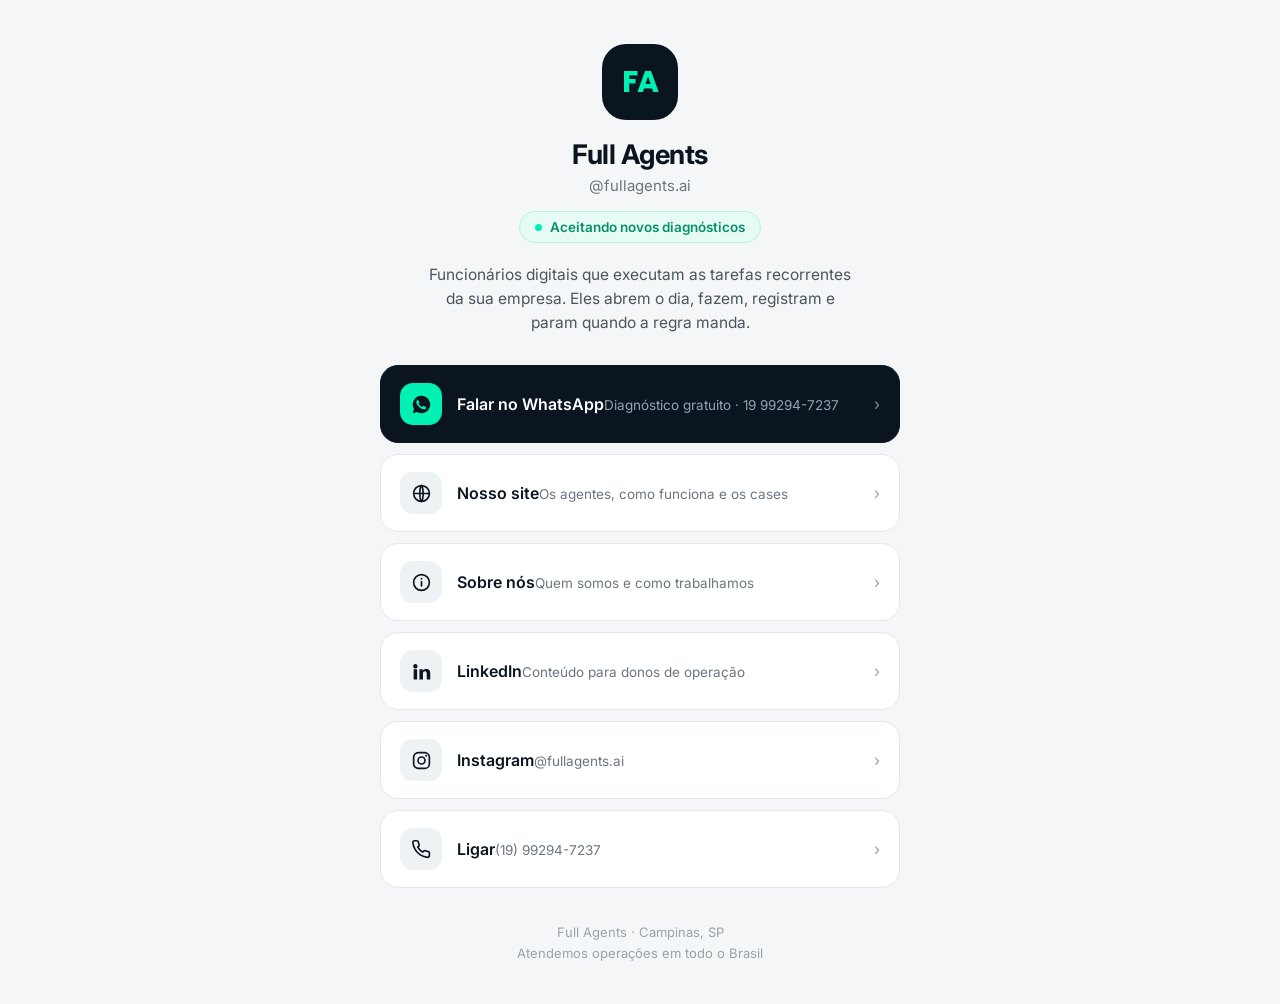
==== links/index.html @ 2bb9bd8a "Linktree e pagina Sobre" ====
<!doctype html>
<html lang="pt-BR">
<head>
<meta charset="utf-8">
<meta name="viewport" content="width=device-width, initial-scale=1, viewport-fit=cover">
<title>Full Agents — links</title>
<meta name="description" content="Agentes de IA que executam as tarefas recorrentes da sua operação. Diagnóstico gratuito.">
<meta name="robots" content="noindex, nofollow">
<meta property="og:title" content="Full Agents">
<meta property="og:description" content="Funcionários digitais que executam a rotina da sua empresa.">
<meta property="og:type" content="website">
<link rel="preconnect" href="https://fonts.googleapis.com">
<link rel="preconnect" href="https://fonts.gstatic.com" crossorigin>
<link href="https://fonts.googleapis.com/css2?family=Inter:wght@400;500;600;700&family=Poppins:wght@700&display=swap" rel="stylesheet">
<style>
  :root{
    --canvas:#f4f6f7; --surface:#fff; --ink:#0b1520; --body:#4a5560; --low:#6b7680; --faint:#98a2ab;
    --navy:#0b1520; --navy-2:#16232f; --mint:#00f1b4; --mint-text:#0a8f6b; --line:#e3e8ea;
  }
  *{box-sizing:border-box;margin:0;padding:0}
  html{-webkit-text-size-adjust:100%}
  body{
    background:var(--canvas); color:var(--ink); font-family:Inter,system-ui,-apple-system,"Segoe UI",Roboto,sans-serif;
    -webkit-font-smoothing:antialiased; min-height:100dvh; display:flex; flex-direction:column; align-items:center;
    padding:44px 20px calc(40px + env(safe-area-inset-bottom));
  }
  .wrap{width:100%;max-width:520px;display:flex;flex-direction:column;align-items:center}
  .logo{
    width:76px;height:76px;border-radius:24px;background:var(--navy);color:var(--mint);
    display:grid;place-items:center;font-family:Poppins,Inter,sans-serif;font-weight:700;font-size:30px;letter-spacing:-.03em;
  }
  h1{font-size:27px;font-weight:700;letter-spacing:-.02em;margin-top:18px}
  .han{font-size:15px;color:var(--low);margin-top:5px}
  .tag{
    display:inline-flex;align-items:center;gap:8px;margin-top:16px;background:#e6fbf4;color:var(--mint-text);
    border:1px solid #b8f2e0;border-radius:99px;padding:7px 15px;font-size:13.5px;font-weight:600;
  }
  .tag i{width:7px;height:7px;border-radius:99px;background:var(--mint);display:block}
  .lead{font-size:15.5px;line-height:1.55;color:var(--body);text-align:center;margin-top:20px;max-width:430px}
  .links{width:100%;display:flex;flex-direction:column;gap:11px;margin-top:30px}
  a.item{
    display:flex;align-items:center;gap:15px;text-decoration:none;color:inherit;
    background:var(--surface);border:1px solid var(--line);border-radius:18px;padding:17px 19px;
    transition:transform .12s ease, box-shadow .12s ease, border-color .12s ease;
  }
  a.item:hover{transform:translateY(-1px);box-shadow:0 6px 20px rgba(11,21,32,.07);border-color:#cfd7db}
  a.item:active{transform:translateY(0)}
  a.item:focus-visible{outline:3px solid var(--mint);outline-offset:2px}
  a.primary{background:var(--navy);border-color:var(--navy);color:#fff}
  a.primary .sub{color:#94a3ae}
  a.primary .ico{background:var(--mint);color:var(--navy)}
  a.primary:hover{background:var(--navy-2)}
  .ico{width:42px;height:42px;border-radius:13px;background:#eef2f4;display:grid;place-items:center;flex:0 0 42px}
  .ico svg{width:21px;height:21px}
  .txt{flex:1;min-width:0}
  .t{font-size:16px;font-weight:600;line-height:1.3}
  .sub{font-size:13.5px;color:var(--low);margin-top:2px}
  .arw{color:var(--faint);flex:0 0 auto}
  a.primary .arw{color:#7f8d98}
  .foot{margin-top:34px;text-align:center}
  .foot p{font-size:13px;color:var(--faint);line-height:1.6}
  .foot a{color:var(--low)}
</style>
</head>
<body>
<main class="wrap">
  <div class="logo">FA</div>
  <h1>Full Agents</h1>
  <p class="han">@fullagents.ai</p>
  <span class="tag"><i></i> Aceitando novos diagnósticos</span>
  <p class="lead">Funcionários digitais que executam as tarefas recorrentes da sua empresa. Eles abrem o dia, fazem, registram e param quando a regra manda.</p>

  <nav class="links" aria-label="Links da Full Agents">

    <a class="item primary" href="https://wa.me/5519992947237?text=Ol%C3%A1!%20Vim%20pelo%20link%20da%20bio%20e%20quero%20um%20diagn%C3%B3stico%20gratuito." target="_blank" rel="noopener">
      <span class="ico" aria-hidden="true"><svg viewBox="0 0 24 24" fill="currentColor"><path d="M12 2a10 10 0 0 0-8.6 15.1L2 22l5-1.3A10 10 0 1 0 12 2Zm5.5 14.1c-.2.7-1.3 1.3-1.9 1.4-.5.1-1.1.1-1.8-.1-.4-.1-1-.3-1.7-.6-2.9-1.3-4.8-4.3-5-4.5-.1-.2-1.1-1.5-1.1-2.8 0-1.3.7-2 .9-2.2.2-.3.5-.3.7-.3h.5c.2 0 .4 0 .6.5l.8 2c.1.2.1.3 0 .5l-.3.5-.3.3c-.1.1-.2.3 0 .5.2.3.7 1.2 1.6 2 1.1 1 2 1.3 2.3 1.4.2.1.4.1.5-.1l.8-.9c.2-.2.3-.2.5-.1l2 .9c.2.1.4.2.4.3.1.1.1.6-.1 1.3Z"/></svg></span>
      <span class="txt"><span class="t">Falar no WhatsApp</span><span class="sub">Diagnóstico gratuito · 19 99294-7237</span></span>
      <span class="arw" aria-hidden="true">›</span>
    </a>

    <a class="item" href="../site/" target="_blank" rel="noopener">
      <span class="ico" aria-hidden="true"><svg viewBox="0 0 24 24" fill="none" stroke="currentColor" stroke-width="1.9" stroke-linecap="round"><circle cx="12" cy="12" r="9"/><path d="M3 12h18M12 3c2.5 2.6 2.5 15.4 0 18M12 3c-2.5 2.6-2.5 15.4 0 18"/></svg></span>
      <span class="txt"><span class="t">Nosso site</span><span class="sub">Os agentes, como funciona e os cases</span></span>
      <span class="arw" aria-hidden="true">›</span>
    </a>

    <a class="item" href="./sobre.html">
      <span class="ico" aria-hidden="true"><svg viewBox="0 0 24 24" fill="none" stroke="currentColor" stroke-width="1.9" stroke-linecap="round"><circle cx="12" cy="12" r="9"/><path d="M12 11v5M12 7.6v.4"/></svg></span>
      <span class="txt"><span class="t">Sobre nós</span><span class="sub">Quem somos e como trabalhamos</span></span>
      <span class="arw" aria-hidden="true">›</span>
    </a>

    <a class="item" href="https://www.linkedin.com/company/fullagents" target="_blank" rel="noopener">
      <span class="ico" aria-hidden="true"><svg viewBox="0 0 24 24" fill="currentColor"><path d="M4.98 3.5A2.5 2.5 0 1 0 5 8.5a2.5 2.5 0 0 0-.02-5ZM3 9.5h4V21H3V9.5Zm6.5 0h3.8v1.6h.05c.53-.95 1.83-1.95 3.77-1.95C21 9.15 22 11.1 22 14.1V21h-4v-6.1c0-1.45-.03-3.3-2.02-3.3-2.02 0-2.33 1.57-2.33 3.2V21h-4V9.5Z"/></svg></span>
      <span class="txt"><span class="t">LinkedIn</span><span class="sub">Conteúdo para donos de operação</span></span>
      <span class="arw" aria-hidden="true">›</span>
    </a>

    <a class="item" href="https://www.instagram.com/fullagents.ai/" target="_blank" rel="noopener">
      <span class="ico" aria-hidden="true"><svg viewBox="0 0 24 24" fill="none" stroke="currentColor" stroke-width="1.9"><rect x="3" y="3" width="18" height="18" rx="5.4"/><circle cx="12" cy="12" r="4"/><circle cx="17.4" cy="6.6" r="1.1" fill="currentColor" stroke="none"/></svg></span>
      <span class="txt"><span class="t">Instagram</span><span class="sub">@fullagents.ai</span></span>
      <span class="arw" aria-hidden="true">›</span>
    </a>

    <a class="item" href="tel:+5519992947237">
      <span class="ico" aria-hidden="true"><svg viewBox="0 0 24 24" fill="none" stroke="currentColor" stroke-width="1.9" stroke-linecap="round" stroke-linejoin="round"><path d="M21 16.5v2.6a1.9 1.9 0 0 1-2.1 1.9 18.7 18.7 0 0 1-8.2-2.9 18.4 18.4 0 0 1-5.7-5.7A18.7 18.7 0 0 1 2.1 4.1 1.9 1.9 0 0 1 4 2h2.6a1.9 1.9 0 0 1 1.9 1.6c.1.9.3 1.8.7 2.6a1.9 1.9 0 0 1-.4 2l-1.1 1.1a15 15 0 0 0 5.7 5.7l1.1-1.1a1.9 1.9 0 0 1 2-.4c.8.4 1.7.6 2.6.7A1.9 1.9 0 0 1 21 16.5Z"/></svg></span>
      <span class="txt"><span class="t">Ligar</span><span class="sub">(19) 99294-7237</span></span>
      <span class="arw" aria-hidden="true">›</span>
    </a>

  </nav>

  <div class="foot">
    <p>Full Agents · Campinas, SP<br>Atendemos operações em todo o Brasil</p>
  </div>
</main>
</body>
</html>
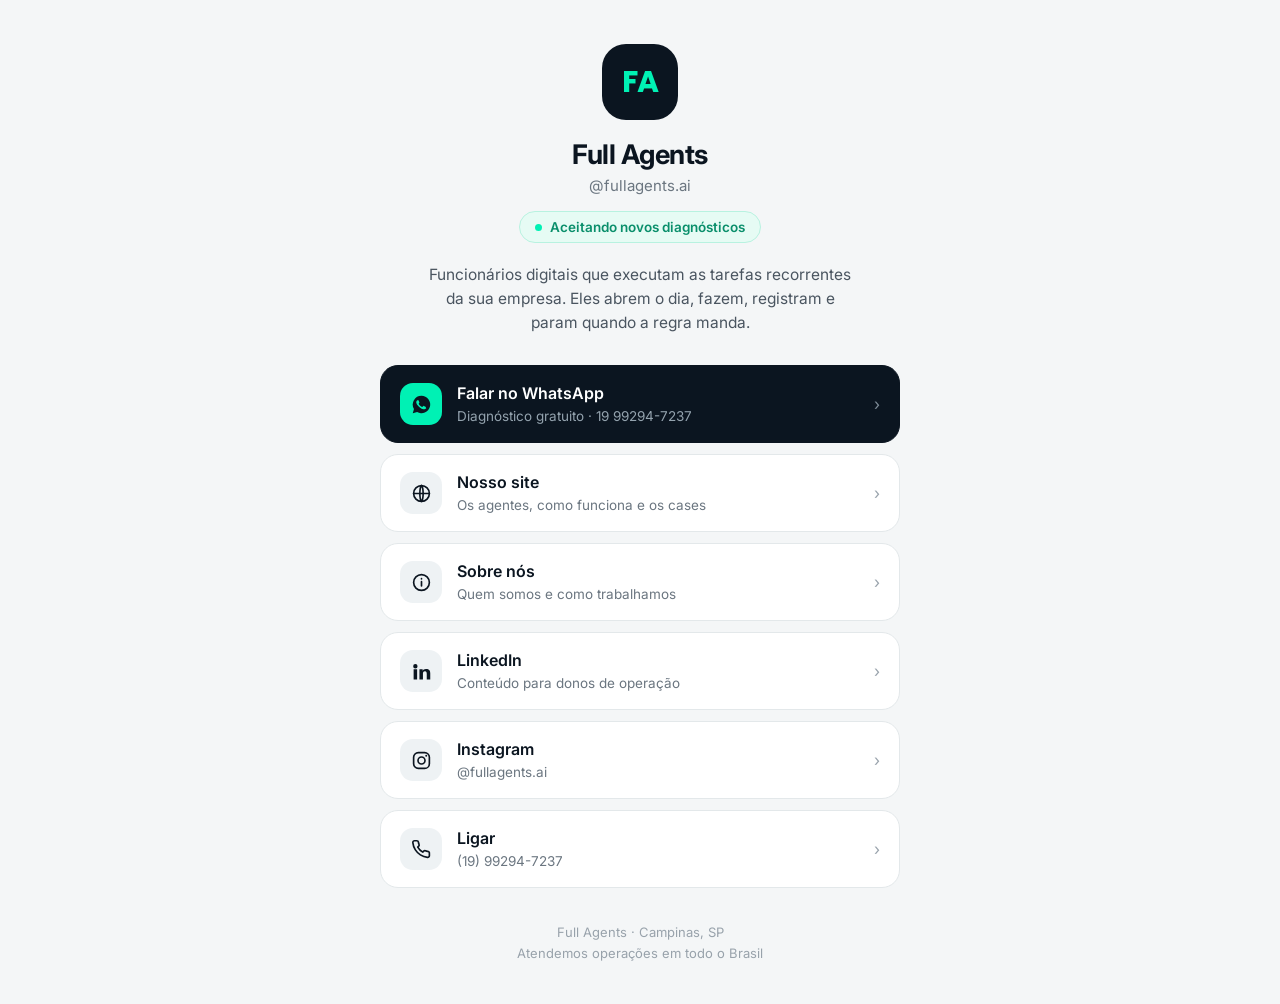
==== commit 04b56678: "Linktree: corrige quebra de linha do titulo e subtitulo" ====
--- a/links/index.html
+++ b/links/index.html
@@ -53,8 +53,8 @@
   .ico{width:42px;height:42px;border-radius:13px;background:#eef2f4;display:grid;place-items:center;flex:0 0 42px}
   .ico svg{width:21px;height:21px}
   .txt{flex:1;min-width:0}
-  .t{font-size:16px;font-weight:600;line-height:1.3}
-  .sub{font-size:13.5px;color:var(--low);margin-top:2px}
+  .t{display:block;font-size:16px;font-weight:600;line-height:1.3}
+  .sub{display:block;font-size:13.5px;color:var(--low);margin-top:3px;line-height:1.35}
   .arw{color:var(--faint);flex:0 0 auto}
   a.primary .arw{color:#7f8d98}
   .foot{margin-top:34px;text-align:center}
